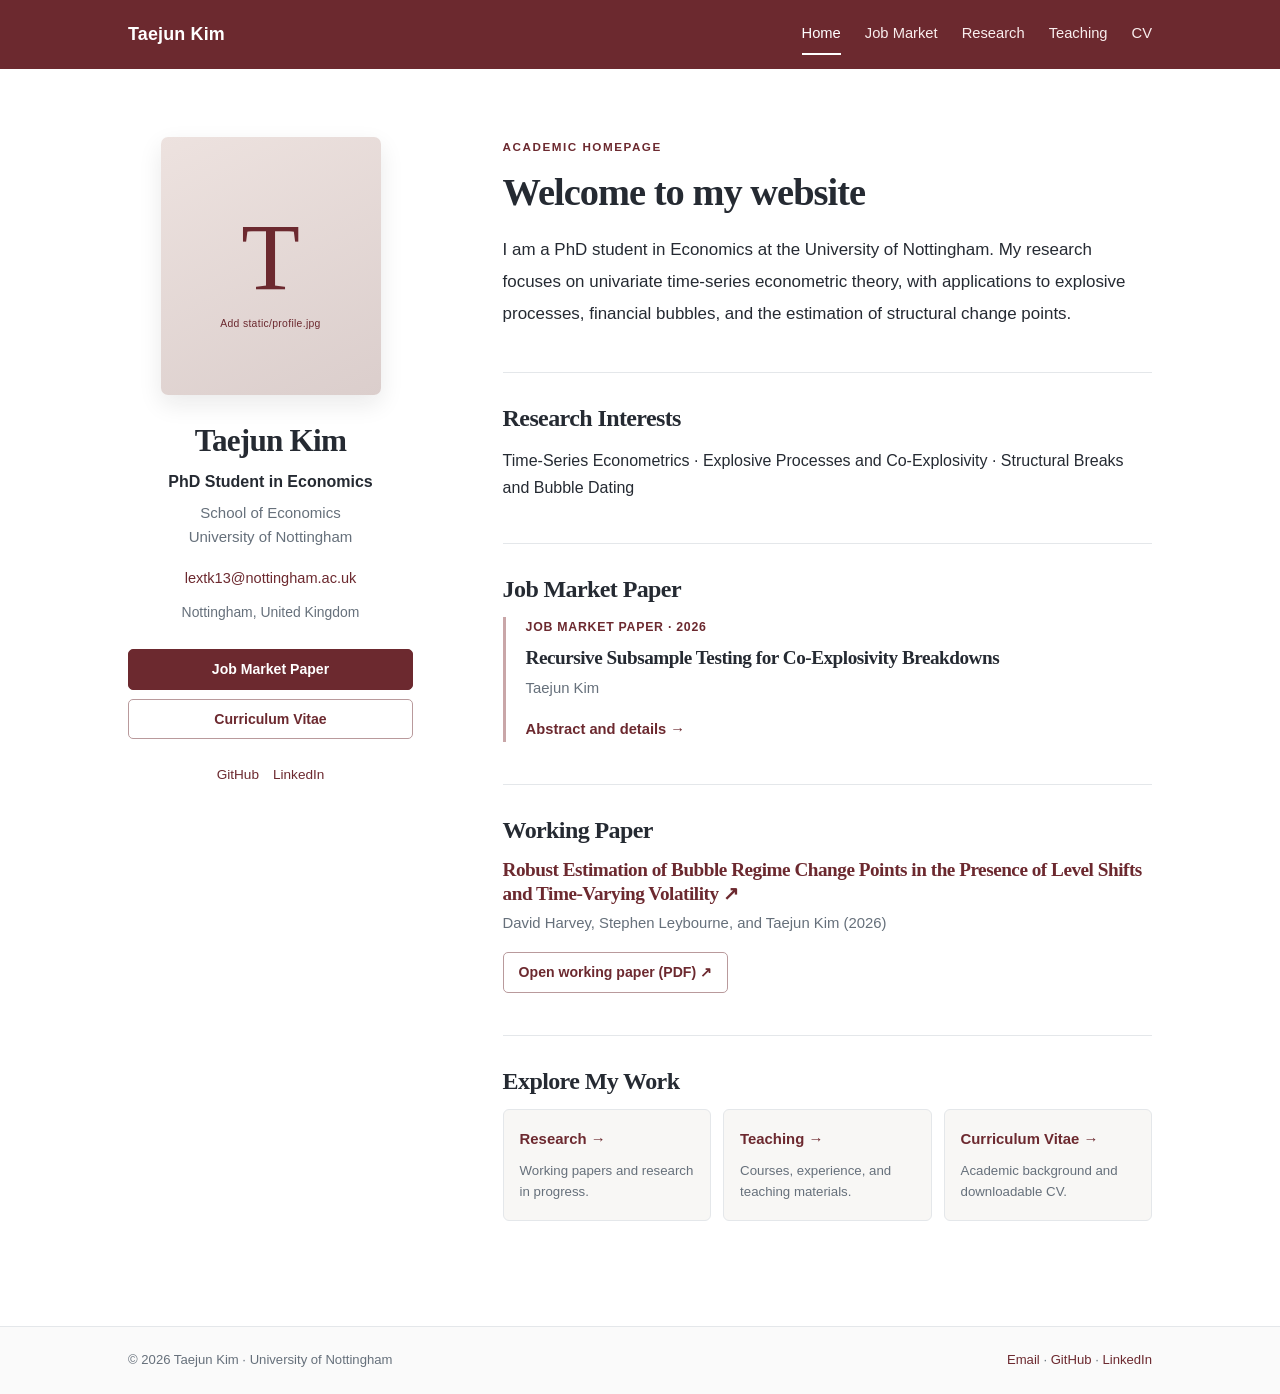
==== docs/index.html @ 1153061e "Add files via upload" ====
<!doctype html>
<html lang="en">
<head>
  <meta charset="utf-8">
  <meta name="viewport" content="width=device-width, initial-scale=1">
  <meta name="description" content="Taejun Kim — PhD Student in Economics at University of Nottingham. Research, job market paper, teaching, and CV.">
  <title>Home | Taejun Kim</title>
  <link rel="stylesheet" href="assets/styles.css">
</head>
<body>
  <a class="skip-link" href="#main">Skip to main content</a>
  <header class="site-header">
    <div class="nav-shell">
      <a class="site-brand" href="index.html">Taejun Kim</a>
      <nav class="nav-links" aria-label="Main navigation">
        <a href="index.html" aria-current="page">Home</a>
        <a href="jobmarket.html" >Job Market</a>
        <a href="research.html" >Research</a>
        <a href="teaching.html" >Teaching</a>
        <a href="cv.html" >CV</a>
      </nav>
    </div>
  </header>

  <main id="main" class="page-shell">
<div class="home-grid">
  <aside class="profile-panel">
      <div class="profile-photo placeholder-photo" aria-label="Profile photo placeholder"><span>T</span><small>Add static/profile.jpg</small></div>
    <h1>Taejun Kim</h1>
    <p class="role">PhD Student in Economics</p>
    <p class="institution">School of Economics<br>University of Nottingham</p>
    <a class="email-link" href="mailto:lextk13@nottingham.ac.uk">lextk13@nottingham.ac.uk</a>
<p class="location">Nottingham, United Kingdom</p>    <div class="profile-actions">
      <a class="button button-solid" href="jobmarket.html">Job Market Paper</a>
      <a class="button button-outline" href="cv.html">Curriculum Vitae</a>
    </div>
      <div class="social-links">
<a href="https://github.com/teejuun123-dev">GitHub</a><a href="https://www.linkedin.com/in/taejun-kim-a234b7149/" target="_blank" rel="noopener noreferrer">LinkedIn</a>      </div>
  </aside>

  <div class="home-content">
    <p class="eyebrow">Academic Homepage</p>
    <h2 class="welcome-title">Welcome to my website</h2>
    <p class="lead">I am a PhD student in Economics at the University of Nottingham. My research focuses on univariate time-series econometric theory, with applications to explosive processes, financial bubbles, and the estimation of structural change points.</p>

    <section class="section-block" aria-labelledby="interests-heading">
      <h2 id="interests-heading">Research Interests</h2>
      <p>Time-Series Econometrics · Explosive Processes and Co-Explosivity · Structural Breaks and Bubble Dating</p>
    </section>

    <section class="section-block" aria-labelledby="jmb-heading">
      <h2 id="jmb-heading">Job Market Paper</h2>
      <div class="featured-paper">
        <p class="paper-kicker">Job Market Paper · 2026</p>
        <h3><a href="jobmarket.html">Recursive Subsample Testing for Co-Explosivity Breakdowns</a></h3>
        <p class="muted">Taejun Kim</p>
        <p></p>
        <div class="resource-links">
          <a href="jobmarket.html">Abstract and details →</a>
        </div>
      </div>
    </section>

    <section class="section-block" aria-labelledby="working-paper-heading">
      <h2 id="working-paper-heading">Working Paper</h2>
      <h3><a href="files/robust-estimation-paper.pdf" target="_blank" rel="noopener noreferrer">Robust Estimation of Bubble Regime Change Points in the Presence of Level Shifts and Time-Varying Volatility ↗</a></h3>
      <p class="muted">David Harvey, Stephen Leybourne, and Taejun Kim (2026)</p>
      <div class="resource-links">
        <a class="button button-outline" href="files/robust-estimation-paper.pdf" target="_blank" rel="noopener noreferrer">Open working paper (PDF) ↗</a>
      </div>
    </section>

    <section class="section-block" aria-labelledby="explore-heading">
      <h2 id="explore-heading">Explore My Work</h2>
      <div class="explore-cards">
        <a class="explore-card" href="research.html"><strong>Research →</strong><span>Working papers and research in progress.</span></a>
        <a class="explore-card" href="teaching.html"><strong>Teaching →</strong><span>Courses, experience, and teaching materials.</span></a>
        <a class="explore-card" href="cv.html"><strong>Curriculum Vitae →</strong><span>Academic background and downloadable CV.</span></a>
      </div>
    </section>
  </div>
</div>
  </main>

  <footer class="site-footer">
    <div class="footer-shell">
      <span>© 2026 Taejun Kim · University of Nottingham</span>
      <span><a href="mailto:lextk13@nottingham.ac.uk">Email</a> · <a href="https://github.com/teejuun123-dev">GitHub</a> · <a href="https://www.linkedin.com/in/taejun-kim-a234b7149/" target="_blank" rel="noopener noreferrer">LinkedIn</a></span>
    </div>
  </footer>
</body>
</html>
---- docs/assets/styles.css ----
:root {
  --burgundy: #6c292f;
  --burgundy-dark: #4c1c21;
  --ink: #252a32;
  --muted: #66707b;
  --hairline: #e4e7ea;
  --paper: #ffffff;
  --soft: #f8f7f5;
  --max: 1080px;
}
* { box-sizing: border-box; }
html { scroll-behavior: smooth; }
body { margin: 0; background: var(--paper); color: var(--ink); font: 16px/1.7 -apple-system, BlinkMacSystemFont, "Segoe UI", Helvetica, Arial, sans-serif; }
a { color: var(--burgundy); text-decoration: none; }
a:hover { text-decoration: underline; }
a:focus-visible { outline: 3px solid #b08a52; outline-offset: 3px; }
img { max-width: 100%; }
h1, h2, h3 { font-family: Georgia, "Times New Roman", serif; letter-spacing: -0.025em; line-height: 1.22; }
h1 { font-size: clamp(2rem, 4vw, 2.65rem); margin: 0 0 12px; font-weight: 600; }
h2 { font-size: 1.5rem; margin: 0 0 16px; font-weight: 600; }
h3 { font-size: 1.2rem; margin: 0 0 6px; }
p { margin: 0 0 15px; }
code { padding: 2px 5px; background: #f1f1f1; border-radius: 4px; font-size: .9em; }
.skip-link { position: absolute; top: -100px; left: 10px; background: white; padding: 8px; z-index: 99; }
.skip-link:focus { top: 10px; }
.site-header { background: var(--burgundy); color: #fff; }
.nav-shell { max-width: var(--max); margin: auto; min-height: 69px; padding: 12px 28px; display: flex; justify-content: space-between; align-items: center; gap: 28px; }
.site-brand { color: white; font-size: 1.12rem; font-weight: 700; letter-spacing: .01em; white-space: nowrap; }
.site-brand:hover { text-decoration: none; }
.nav-links { display: flex; flex-wrap: wrap; gap: 4px 24px; align-items: center; }
.nav-links a { color: #f9eeee; font-size: .92rem; padding: 7px 0; border-bottom: 2px solid transparent; }
.nav-links a:hover, .nav-links a[aria-current="page"] { color: white; border-bottom-color: #fff; text-decoration: none; }
.page-shell { max-width: var(--max); margin: 0 auto; padding: 68px 28px 105px; min-height: calc(100vh - 158px); }
.home-grid { display: grid; grid-template-columns: 285px minmax(0, 1fr); gap: clamp(42px, 7vw, 92px); align-items: start; }
.profile-panel { text-align: center; }
.profile-photo { display: block; width: 220px; height: 258px; object-fit: cover; margin: 0 auto 27px; border-radius: 7px; box-shadow: 0 9px 24px rgba(18, 19, 25, .09); }
.placeholder-photo { display: flex; flex-direction: column; align-items: center; justify-content: center; background: linear-gradient(155deg,#ede2df,#dbcecc); color: var(--burgundy); }
.placeholder-photo span { font: 500 6rem Georgia, serif; line-height: 1.2; }
.placeholder-photo small { font-size: .65rem; letter-spacing: .03em; }
.profile-panel h1 { font-size: 1.95rem; margin-bottom: 8px; }
.role { font-weight: 650; margin-bottom: 6px; }
.institution { color: var(--muted); font-size: .94rem; line-height: 1.6; }
.email-link { font-size: .91rem; overflow-wrap: anywhere; }
.location { color: var(--muted); font-size: .87rem; margin-top: 9px; }
.profile-actions { display: grid; gap: 9px; margin-top: 25px; }
.button { display: inline-flex; justify-content: center; align-items: center; gap: 6px; border-radius: 5px; padding: 10px 15px; font-weight: 650; font-size: .88rem; line-height: 1.3; text-align: center; transition: background .15s ease; }
.button:hover { text-decoration: none; }
.button-solid { color: white; background: var(--burgundy); border: 1px solid var(--burgundy); }
.button-solid:hover { color: white; background: var(--burgundy-dark); }
.button-outline { color: var(--burgundy); background: white; border: 1px solid #b99a9c; }
.button-outline:hover { background: #f9f3f3; }
.social-links { display: flex; justify-content: center; flex-wrap: wrap; gap: 10px 14px; margin-top: 24px; font-size: .85rem; }
.eyebrow { color: var(--burgundy); font-size: .73rem; font-weight: 800; letter-spacing: .13em; text-transform: uppercase; margin-bottom: 12px; }
.welcome-title { font-size: clamp(1.9rem, 3.2vw, 2.4rem); margin-bottom: 18px; }
.lead { font-size: 1.06rem; line-height: 1.9; }
.section-block { margin-top: 42px; padding-top: 31px; border-top: 1px solid var(--hairline); }
.section-block > h2 { margin-bottom: 13px; }
.featured-paper { border-left: 3px solid #c9a6a8; padding-left: 20px; }
.paper-kicker { color: var(--burgundy); font-size: .77rem; font-weight: 750; letter-spacing: .06em; text-transform: uppercase; margin-bottom: 8px; }
.featured-paper h3 a { color: var(--ink); }
.featured-paper h3 a:hover { color: var(--burgundy); }
.muted { color: var(--muted); font-size: .93rem; }
.resource-links { display: flex; flex-wrap: wrap; gap: 9px 23px; margin-top: 16px; font-size: .92rem; font-weight: 650; }
.explore-cards { display: grid; grid-template-columns: repeat(3, 1fr); gap: 12px; }
.explore-card { padding: 17px 16px 18px; background: var(--soft); border: 1px solid var(--hairline); border-radius: 6px; display: flex; flex-direction: column; gap: 9px; color: var(--ink); }
.explore-card:hover { border-color: #c29ea2; text-decoration: none; }
.explore-card strong { color: var(--burgundy); font-size: .93rem; }
.explore-card span { color: var(--muted); font-size: .83rem; line-height: 1.55; }
.content-page { max-width: 810px; margin: 0 auto; }
.content-page > h1 { margin-bottom: 9px; }
.page-intro { color: var(--muted); font-size: 1.05rem; margin-bottom: 38px; }
.paper-detail { border: 1px solid var(--hairline); background: #fff; padding: clamp(20px, 4vw, 36px); border-radius: 8px; box-shadow: 0 12px 28px rgba(20, 20, 25, .035); }
.paper-detail h2 { font-size: 1.8rem; margin: 16px 0 12px; }
.paper-detail h3 { margin: 34px 0 10px; }
.tag { display: inline-block; background: #f5e9e8; padding: 5px 11px; border-radius: 99px; color: var(--burgundy); font-weight: 750; font-size: .8rem; }
.download-actions { display: flex; flex-wrap: wrap; gap: 10px; margin-top: 28px; }
.paper-listing { padding: 30px 0; border-top: 1px solid var(--hairline); }
.paper-listing h2 { font-size: 1.36rem; }
.teaching-item { display: flex; align-items: start; justify-content: space-between; gap: 15px; padding: 24px 0; border-top: 1px solid var(--hairline); }
.teaching-item h2 { font-size: 1.24rem; margin-bottom: 6px; }
.teaching-item p { margin: 0; }
.term { white-space: nowrap; color: var(--muted); font-size: .88rem; }
.notice { border-left: 3px solid #b99a9c; background: var(--soft); padding: 20px 22px; border-radius: 4px; }
.cv-frame { width: 100%; min-height: 850px; border: 1px solid var(--hairline); margin-top: 24px; }
.site-footer { border-top: 1px solid var(--hairline); background: #fafafa; }
.footer-shell { max-width: var(--max); margin: 0 auto; padding: 22px 28px; display: flex; justify-content: space-between; flex-wrap: wrap; gap: 12px; color: var(--muted); font-size: .82rem; }
@media (max-width: 800px) {
  .home-grid { grid-template-columns: 1fr; gap: 55px; }
  .profile-panel { max-width: 410px; margin: 0 auto; }
  .nav-shell { flex-direction: column; gap: 7px; padding: 14px 22px; }
  .page-shell { padding: 45px 22px 65px; }
}
@media (max-width: 520px) {
  .nav-links { justify-content: center; gap: 2px 14px; }
  .nav-links a { font-size: .84rem; }
  .explore-cards { grid-template-columns: 1fr; }
  .teaching-item { flex-direction: column; gap: 5px; }
  .download-actions .button { width: 100%; }
}
/* Research sections and detailed CV additions */
.category-heading { font-size: 1.35rem; padding-bottom: 11px; border-bottom: 1px solid var(--hairline); margin: 38px 0 4px; }
.research-category:first-of-type .category-heading { margin-top: 15px; }
.paper-listing { border-top: 0; padding: 20px 0 10px; }
.paper-listing h3 { font-size: 1.24rem; margin-bottom: 9px; }
.paper-listing .resource-links:empty { display: none; }
.cv-section { margin-top: 44px; border-top: 1px solid var(--hairline); padding-top: 26px; }
.cv-entry { display: flex; justify-content: space-between; gap: 20px; padding: 12px 0; border-bottom: 1px solid #f0f0f0; }
.cv-entry > div { min-width: 0; }
.cv-entry .muted { display: inline-block; font-size: .9rem; margin-top: 3px; }
.reference-grid { display: grid; grid-template-columns: repeat(2,minmax(0,1fr)); gap: 18px 28px; }
.reference { font-size: .92rem; overflow-wrap: anywhere; }
@media (max-width: 520px) {
  .cv-entry { flex-direction: column; gap: 1px; }
  .cv-entry .term { font-size: .8rem; }
  .reference-grid { grid-template-columns: 1fr; }
}

/* CV page: show just the download button. */
.cv-download-only { display: flex; justify-content: center; padding-top: 72px; padding-bottom: 110px; }
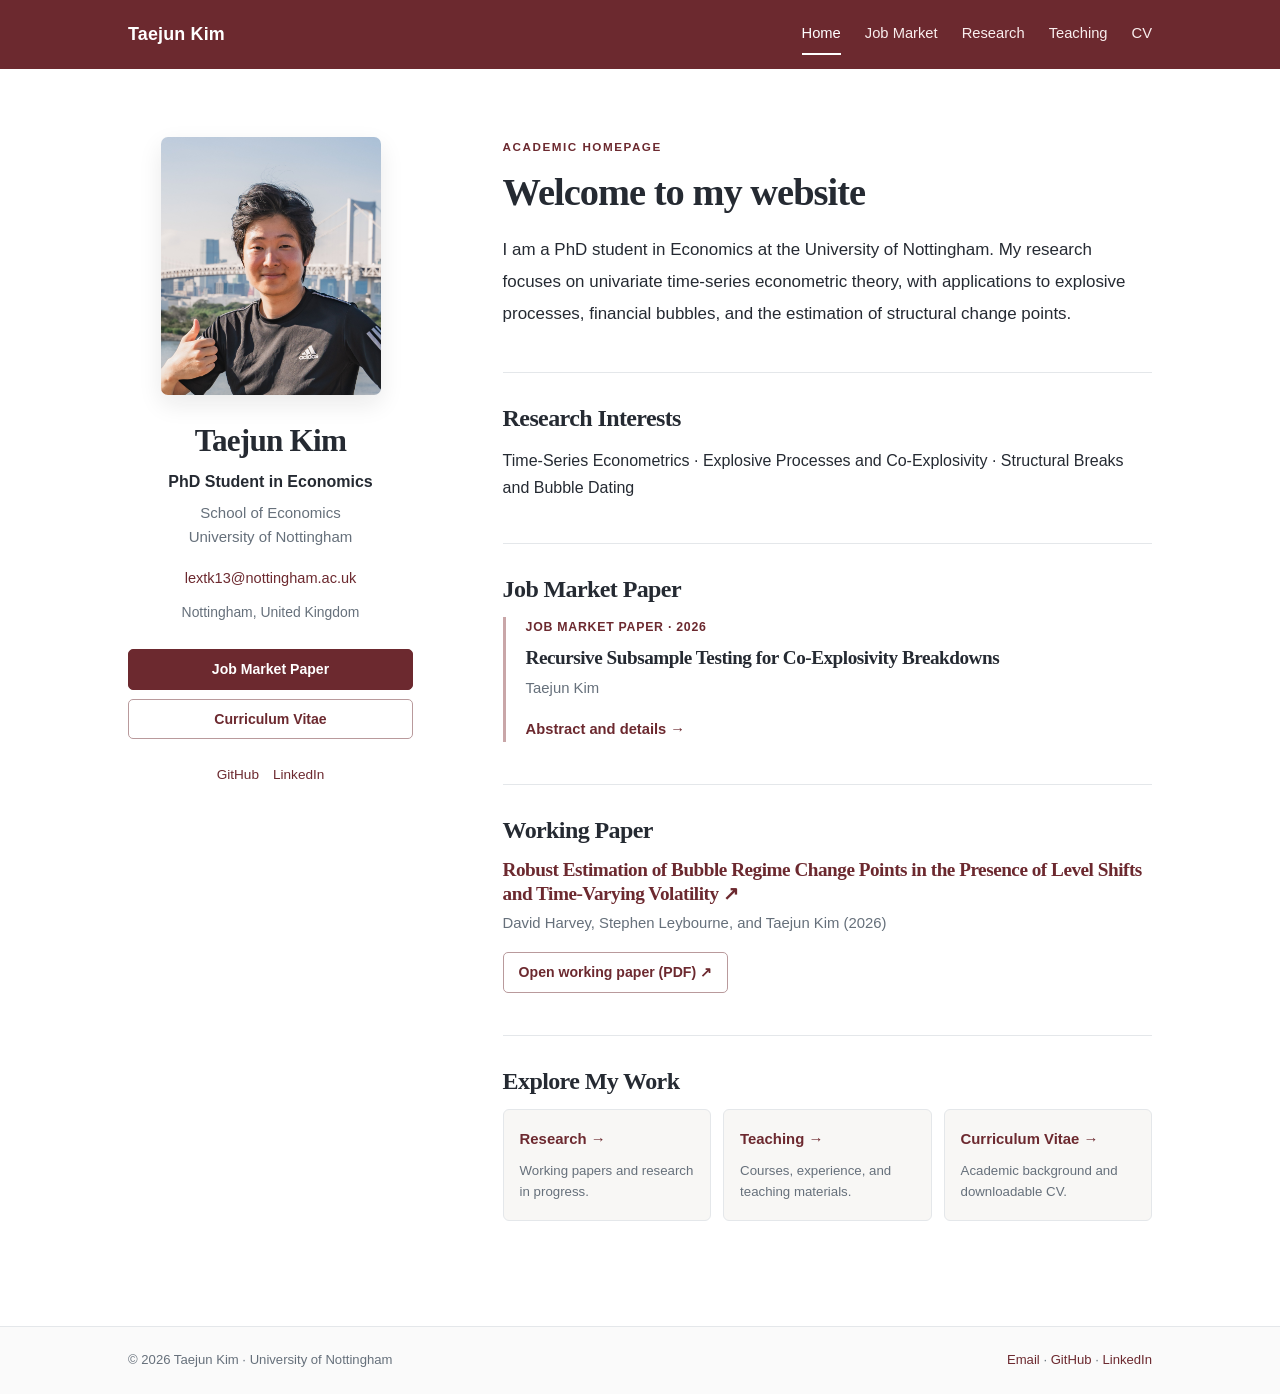
==== commit 0485827d: "Update index.html" ====
--- a/docs/index.html
+++ b/docs/index.html
@@ -25,7 +25,7 @@
   <main id="main" class="page-shell">
 <div class="home-grid">
   <aside class="profile-panel">
-      <div class="profile-photo placeholder-photo" aria-label="Profile photo placeholder"><span>T</span><small>Add static/profile.jpg</small></div>
+      <img class="profile-photo" src="assets/profile.jpg" alt="Taejun Kim">
     <h1>Taejun Kim</h1>
     <p class="role">PhD Student in Economics</p>
     <p class="institution">School of Economics<br>University of Nottingham</p>
@@ -89,4 +89,4 @@
     </div>
   </footer>
 </body>
-</html>+</html>
--- a/docs/assets/styles.css
+++ b/docs/assets/styles.css
@@ -117,3 +117,15 @@
 
 /* CV page: show just the download button. */
 .cv-download-only { display: flex; justify-content: center; padding-top: 72px; padding-bottom: 110px; }
+
+/* CV page: expanded academic history and downloadable PDF */
+.cv-full-page .cv-toolbar { display: flex; flex-wrap: wrap; gap: 12px; margin: 0 0 10px; }
+.cv-full-page .cv-research-heading { color: var(--burgundy); font-size: 1.08rem; margin: 24px 0 8px; }
+.cv-full-page .cv-paper-entry { padding: 8px 0 12px; line-height: 1.7; }
+.cv-full-page .cv-paper-entry a { color: var(--burgundy); }
+.cv-full-page .cv-paper-download { font-size: .88rem; margin-top: 4px; }
+.cv-full-page .cv-frame { min-height: 820px; }
+@media (max-width: 520px) {
+  .cv-full-page .cv-toolbar { flex-direction: column; }
+  .cv-full-page .cv-frame { min-height: 610px; }
+}
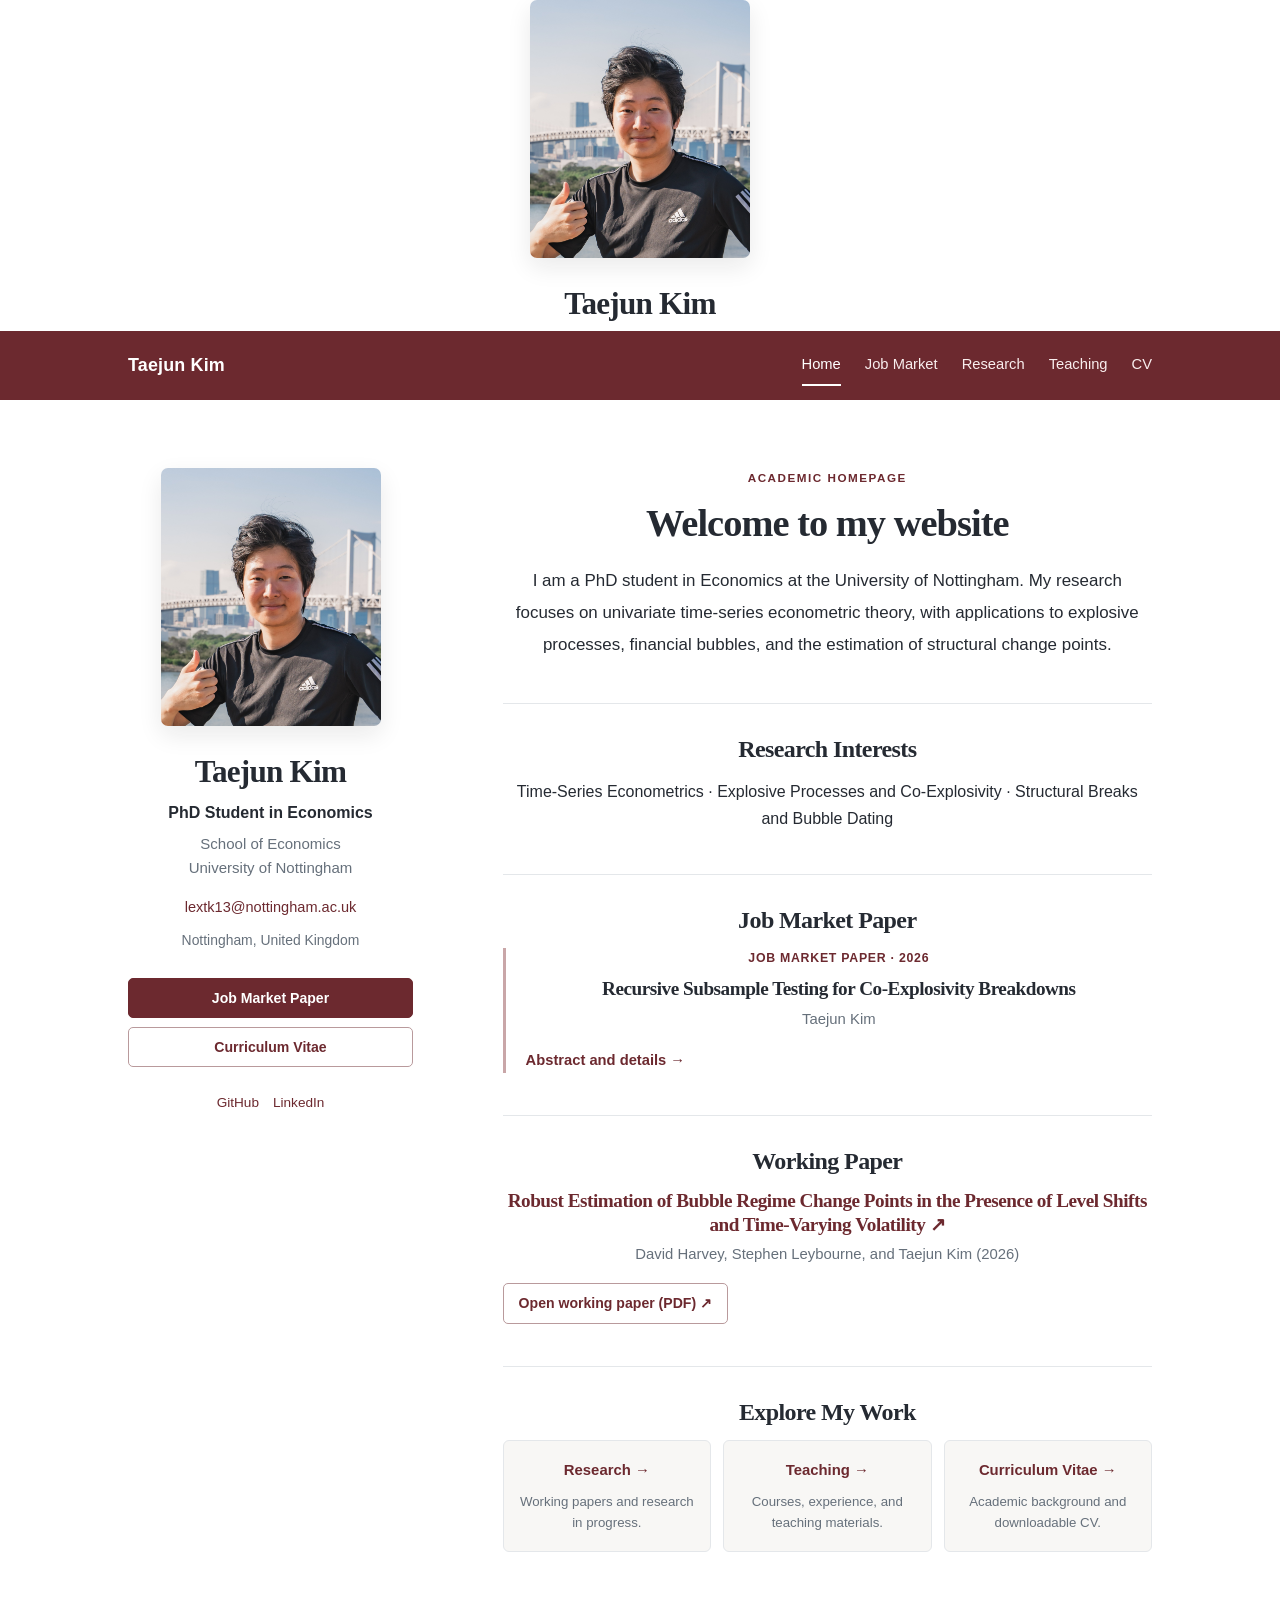
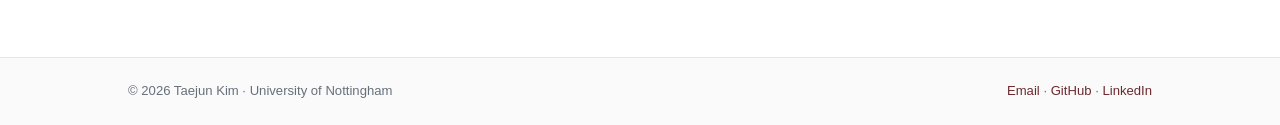
==== commit 2c9843ec: "Update index.html" ====
--- a/docs/index.html
+++ b/docs/index.html
@@ -1,4 +1,10 @@
-<!doctype html>
+<aside class="profile-panel">
+
+<img class="profile-photo"
+     src="assets/profile.jpg"
+     alt="Taejun Kim">
+
+<h1>Taejun Kim</h1><!doctype html>
 <html lang="en">
 <head>
   <meta charset="utf-8">
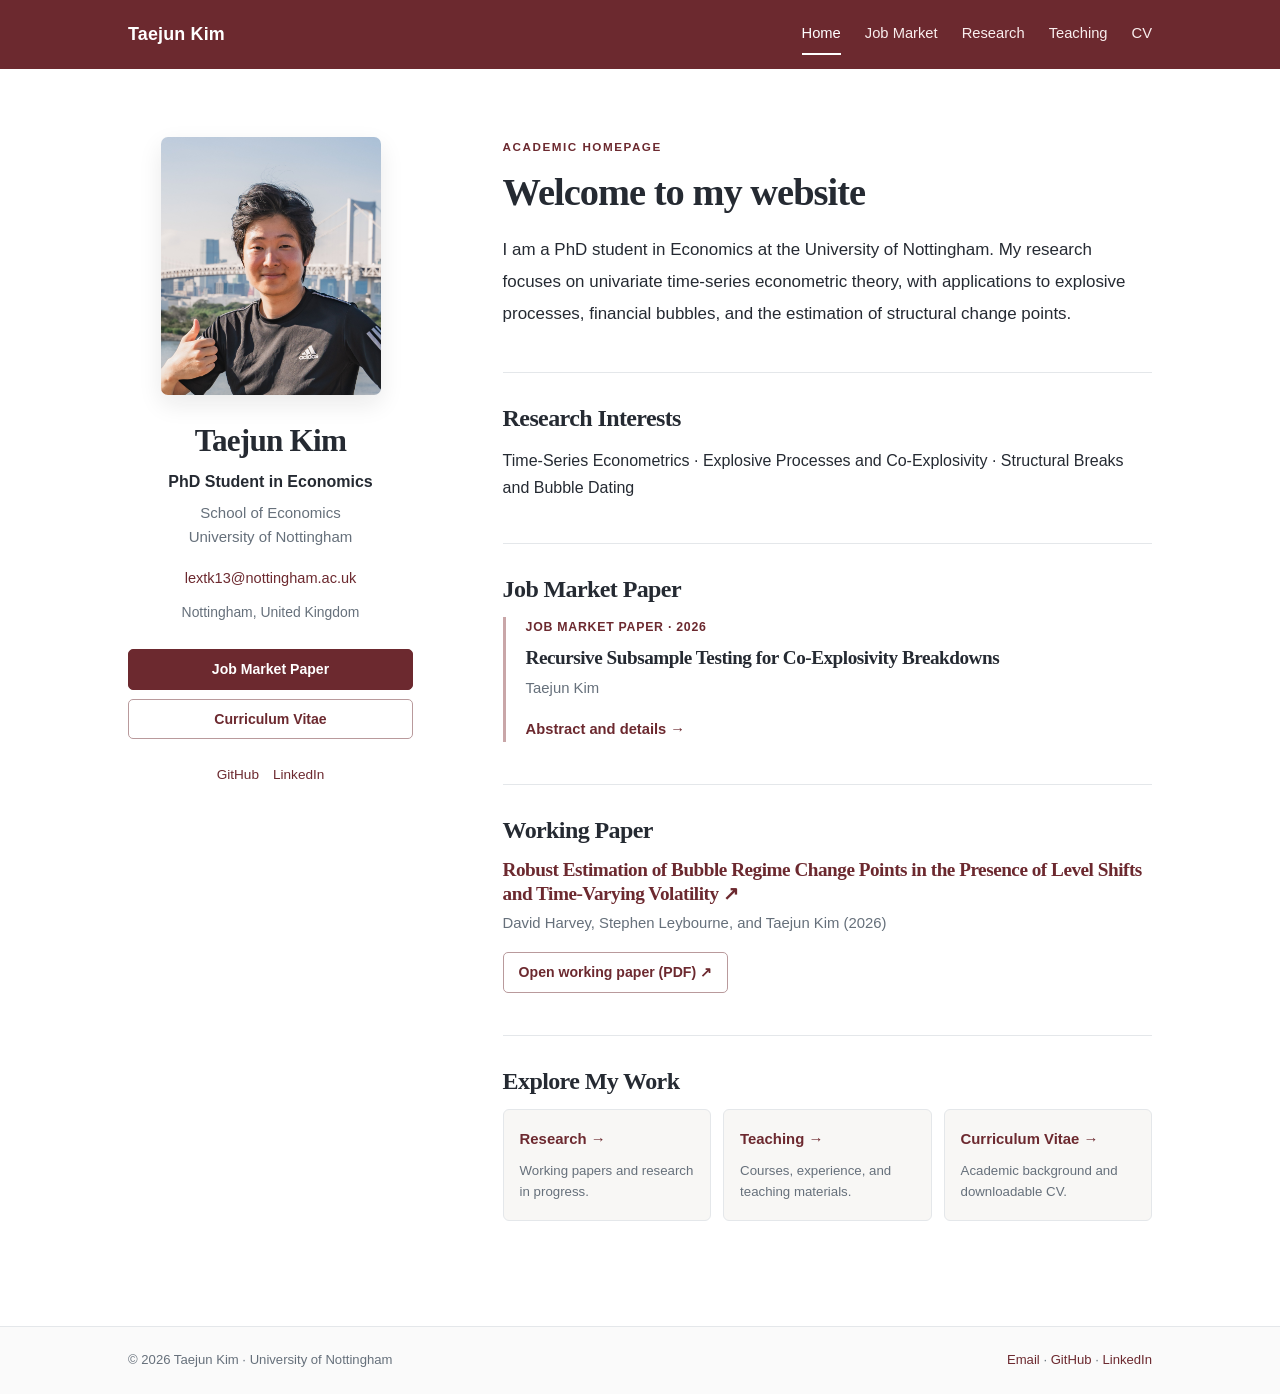
==== commit 33aa8be5: "Update index.html" ====
--- a/docs/index.html
+++ b/docs/index.html
@@ -1,10 +1,4 @@
-<aside class="profile-panel">
-
-<img class="profile-photo"
-     src="assets/profile.jpg"
-     alt="Taejun Kim">
-
-<h1>Taejun Kim</h1><!doctype html>
+<!doctype html>
 <html lang="en">
 <head>
   <meta charset="utf-8">
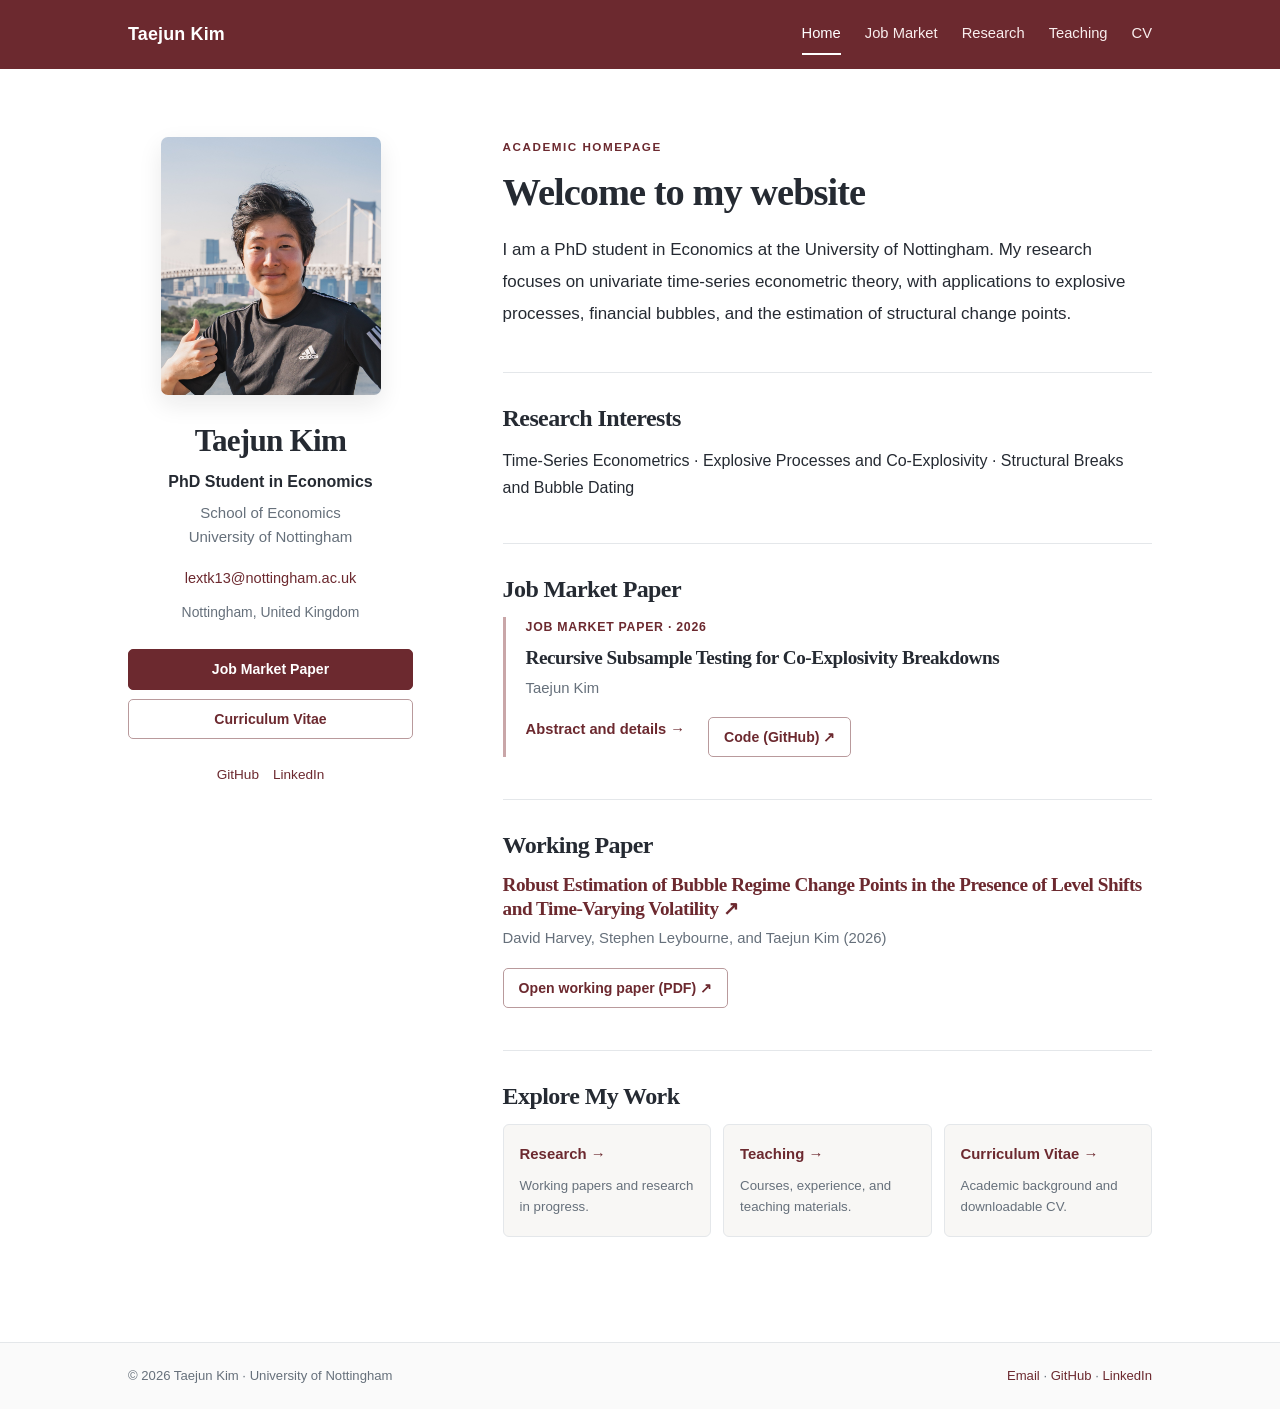
==== commit 40435899: "Add files via upload" ====
--- a/docs/index.html
+++ b/docs/index.html
@@ -25,7 +25,7 @@
   <main id="main" class="page-shell">
 <div class="home-grid">
   <aside class="profile-panel">
-      <img class="profile-photo" src="assets/profile.jpg" alt="Taejun Kim">
+      <img class="profile-photo" src="assets/profile.jpg" alt="Portrait of Taejun Kim">
     <h1>Taejun Kim</h1>
     <p class="role">PhD Student in Economics</p>
     <p class="institution">School of Economics<br>University of Nottingham</p>
@@ -57,7 +57,7 @@
         <p></p>
         <div class="resource-links">
           <a href="jobmarket.html">Abstract and details →</a>
-        </div>
+<a class="button button-outline" href="https://github.com/teejuun123-dev/recursive-coexplosivity-breakdowns" target="_blank" rel="noopener noreferrer">Code (GitHub) ↗</a>        </div>
       </div>
     </section>
 
@@ -89,4 +89,4 @@
     </div>
   </footer>
 </body>
-</html>
+</html>
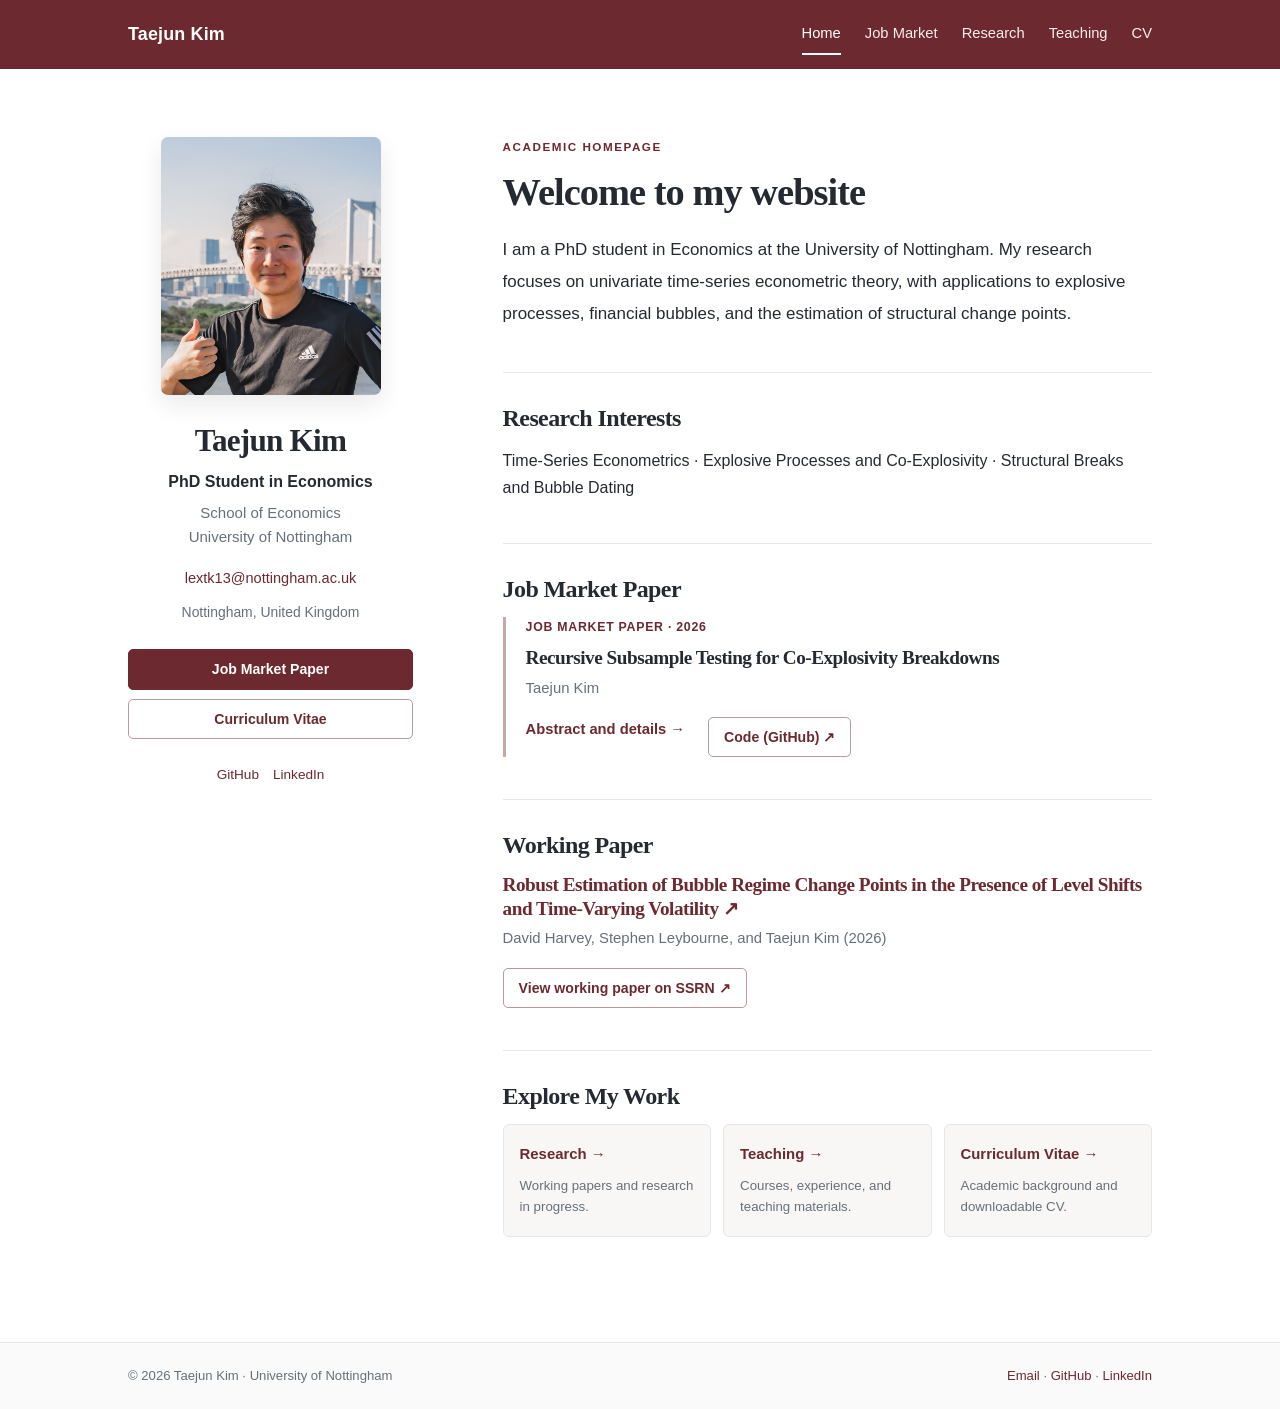
==== commit aa93bd82: "Add files via upload" ====
--- a/docs/index.html
+++ b/docs/index.html
@@ -63,10 +63,10 @@
 
     <section class="section-block" aria-labelledby="working-paper-heading">
       <h2 id="working-paper-heading">Working Paper</h2>
-      <h3><a href="files/robust-estimation-paper.pdf" target="_blank" rel="noopener noreferrer">Robust Estimation of Bubble Regime Change Points in the Presence of Level Shifts and Time-Varying Volatility ↗</a></h3>
+      <h3><a href="https://papers.ssrn.com/sol3/papers.cfm?abstract_id=7692000" target="_blank" rel="noopener noreferrer">Robust Estimation of Bubble Regime Change Points in the Presence of Level Shifts and Time-Varying Volatility ↗</a></h3>
       <p class="muted">David Harvey, Stephen Leybourne, and Taejun Kim (2026)</p>
       <div class="resource-links">
-        <a class="button button-outline" href="files/robust-estimation-paper.pdf" target="_blank" rel="noopener noreferrer">Open working paper (PDF) ↗</a>
+        <a class="button button-outline" href="https://papers.ssrn.com/sol3/papers.cfm?abstract_id=7692000" target="_blank" rel="noopener noreferrer">View working paper on SSRN ↗</a>
       </div>
     </section>
 
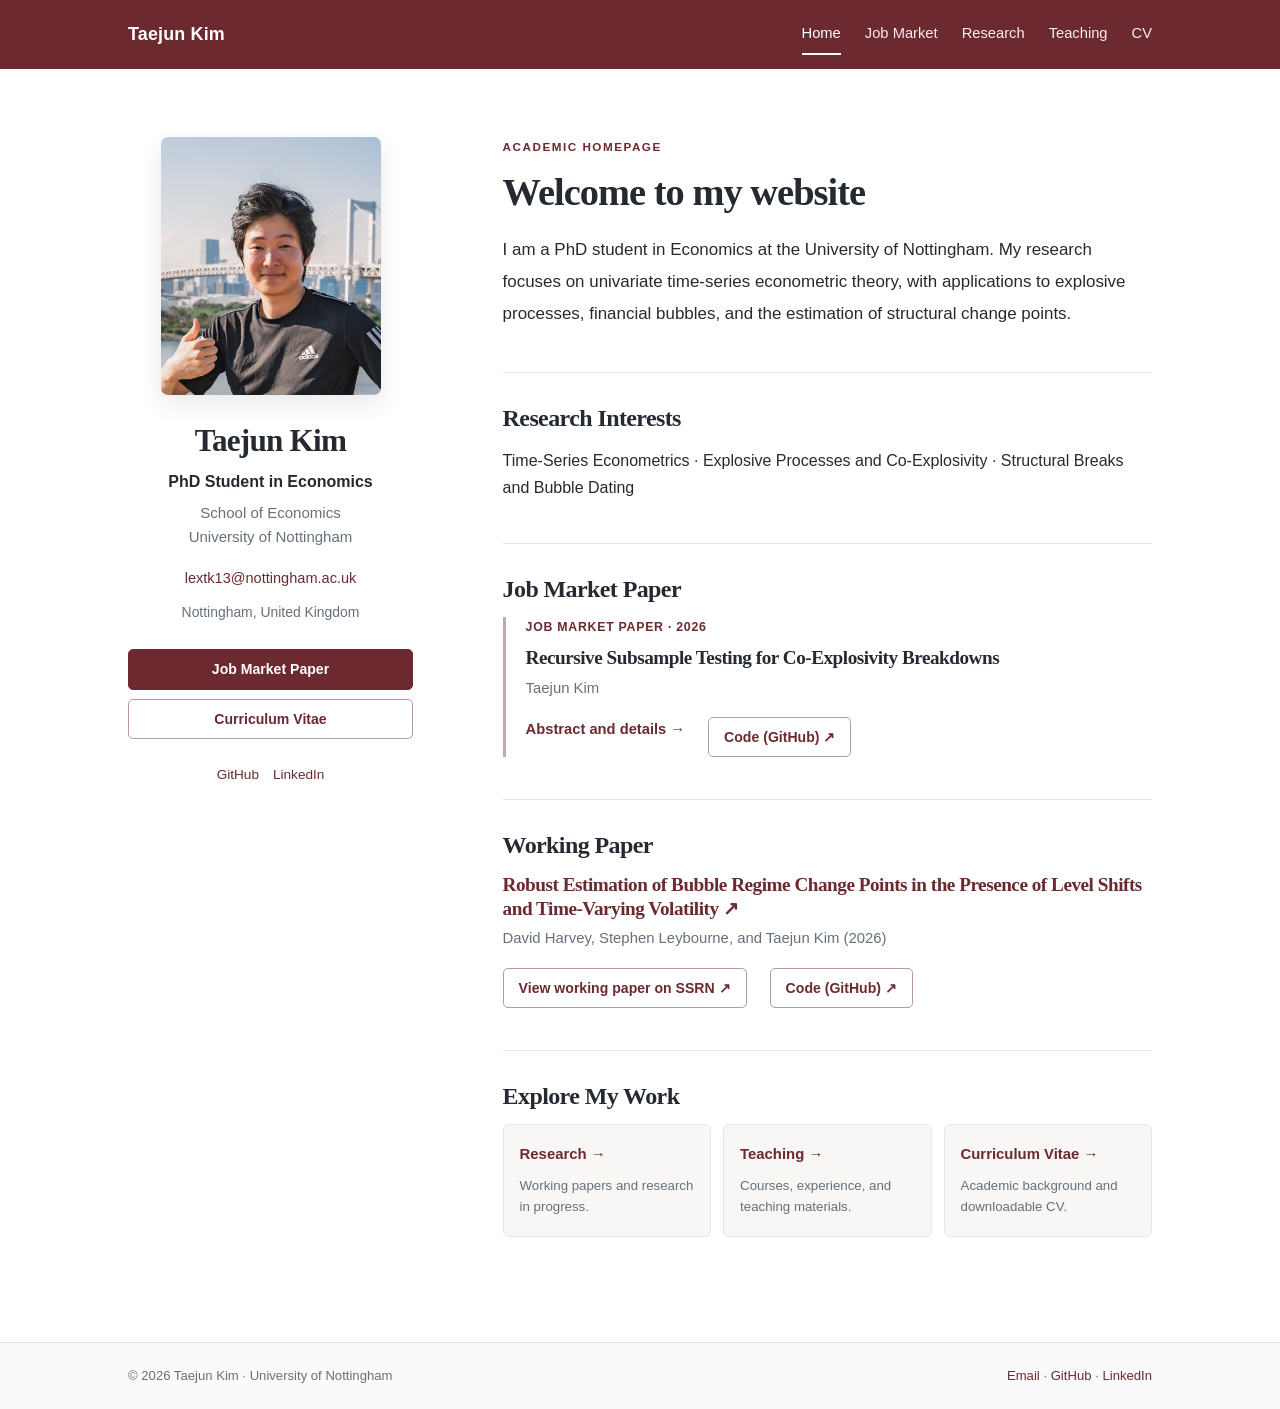
==== commit 18a19f31: "Add files via upload" ====
--- a/docs/index.html
+++ b/docs/index.html
@@ -67,6 +67,7 @@
       <p class="muted">David Harvey, Stephen Leybourne, and Taejun Kim (2026)</p>
       <div class="resource-links">
         <a class="button button-outline" href="https://papers.ssrn.com/sol3/papers.cfm?abstract_id=7692000" target="_blank" rel="noopener noreferrer">View working paper on SSRN ↗</a>
+        <a class="button button-outline" href="https://github.com/teejuun123-dev/sBIC_level_shift" target="_blank" rel="noopener noreferrer">Code (GitHub) ↗</a>
       </div>
     </section>
 
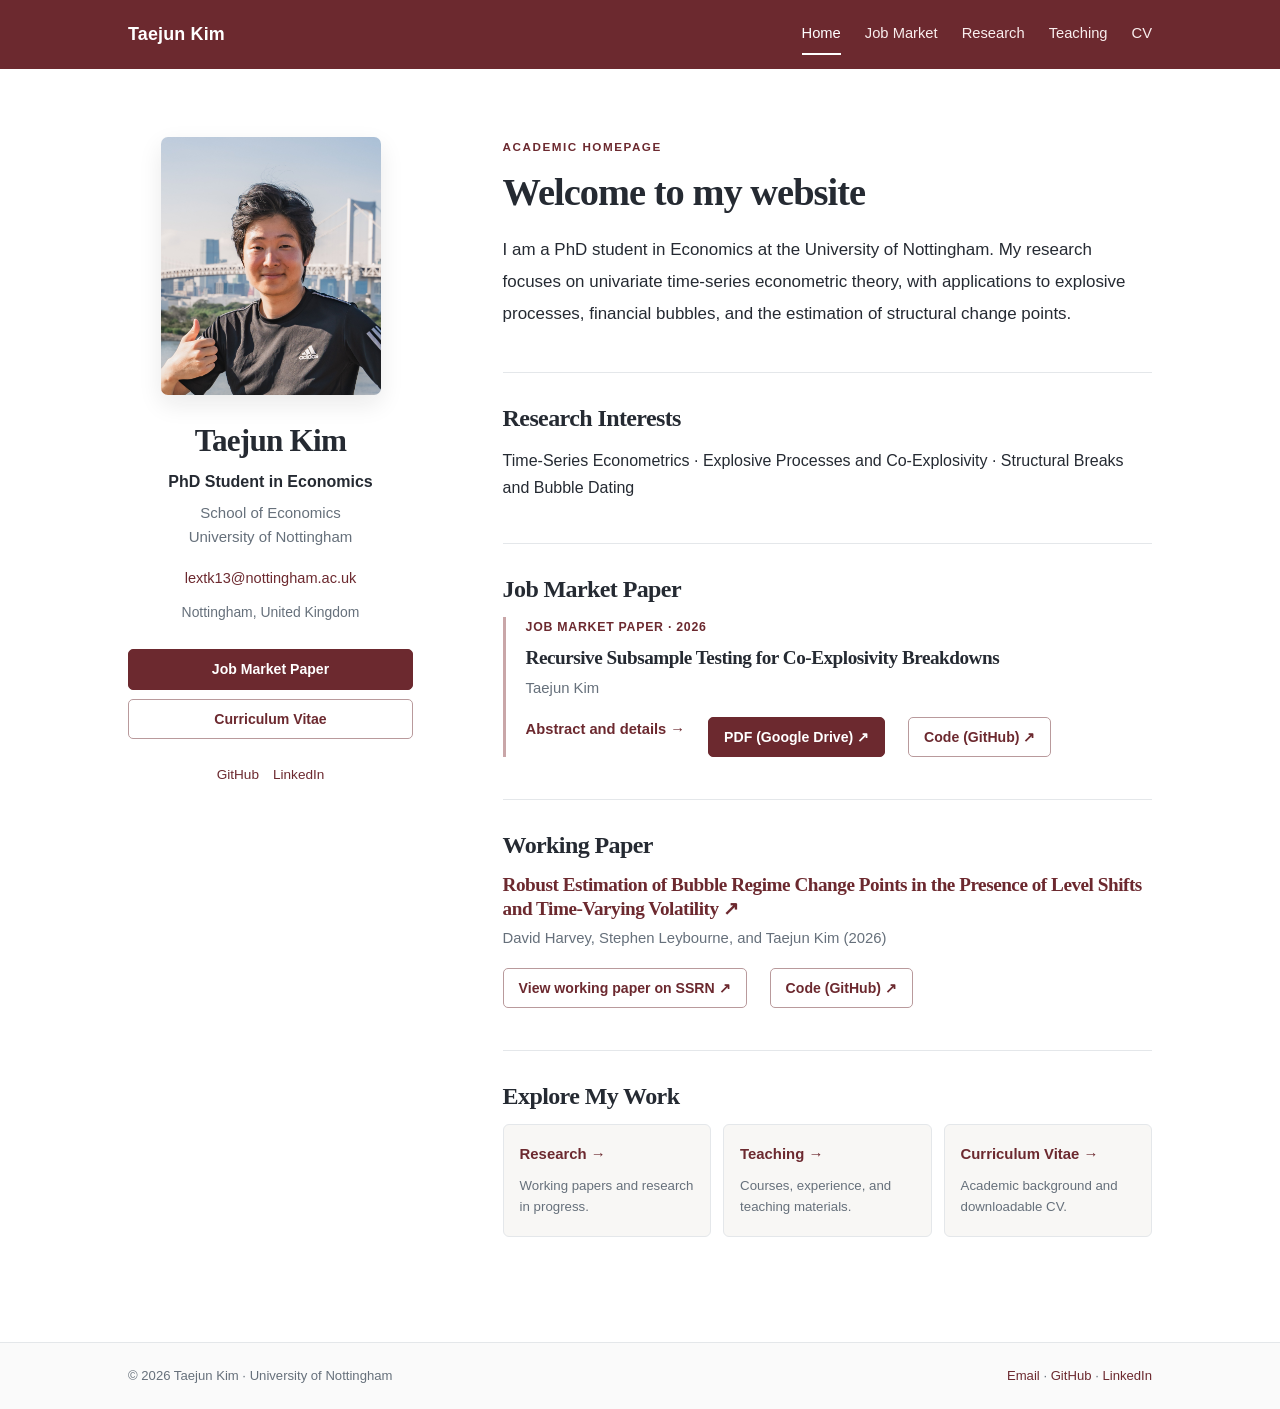
==== commit 2e0610f8: "Add files via upload" ====
--- a/docs/index.html
+++ b/docs/index.html
@@ -57,6 +57,7 @@
         <p></p>
         <div class="resource-links">
           <a href="jobmarket.html">Abstract and details →</a>
+<a class="button button-solid" href="https://drive.google.com/file/d/1rCjl1uoClClzIveW8x3iBroIBQDiQ9-v/view?usp=drive_link" target="_blank" rel="noopener noreferrer">PDF (Google Drive) ↗</a>
 <a class="button button-outline" href="https://github.com/teejuun123-dev/recursive-coexplosivity-breakdowns" target="_blank" rel="noopener noreferrer">Code (GitHub) ↗</a>        </div>
       </div>
     </section>
